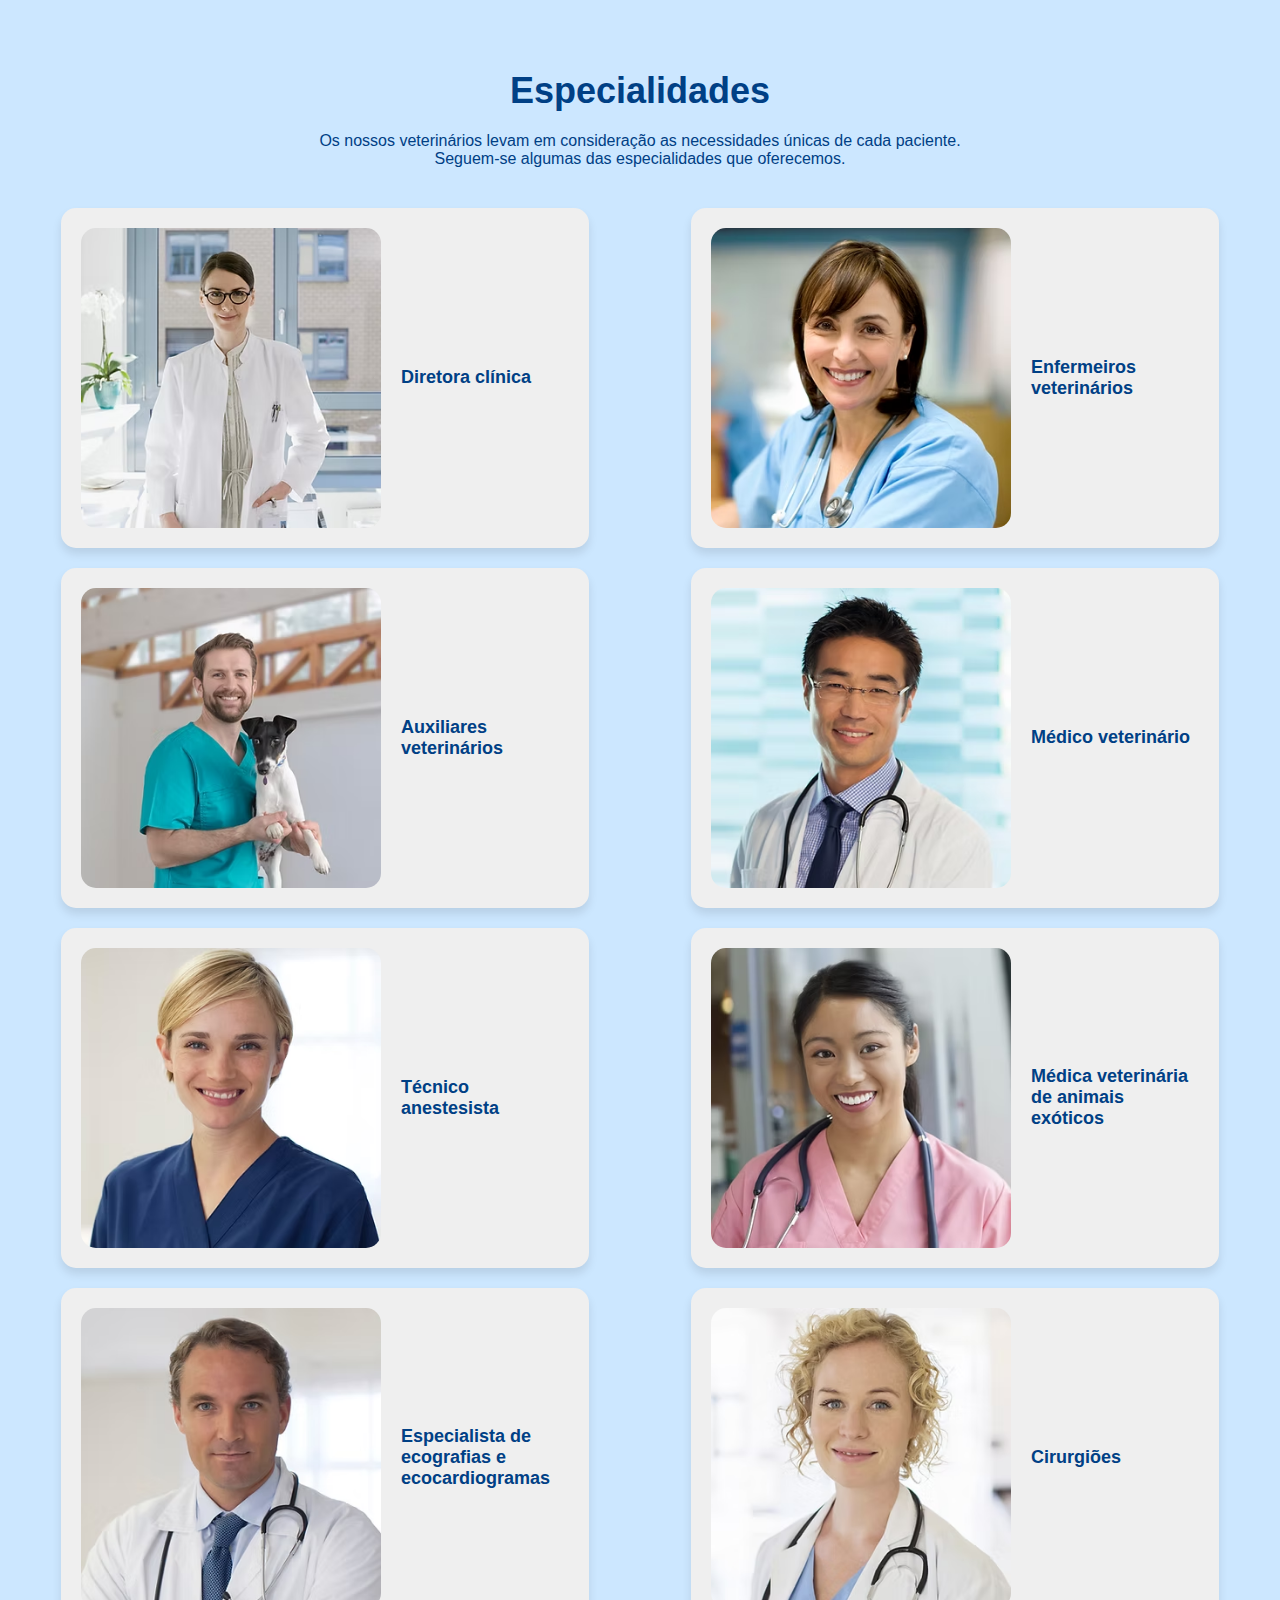
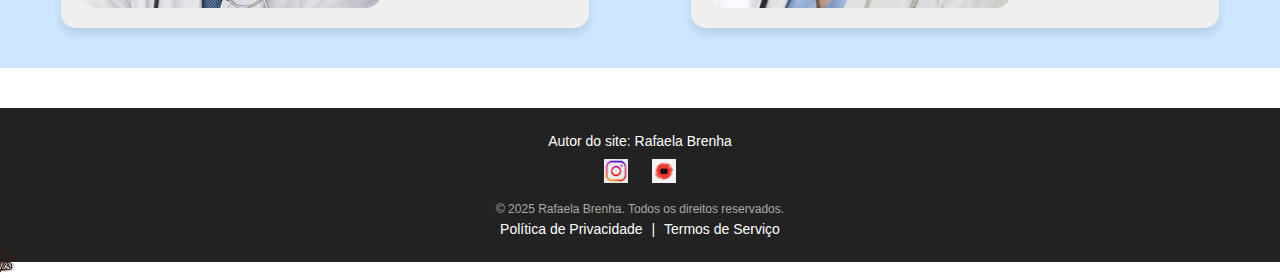
==== pages/equipa.html @ 63c844ad "equipa/especialidades" ====
<!DOCTYPE html>
<html lang="en">
<head>
    <meta charset="UTF-8">
    <meta http-equiv="X-UA-Compatible" content="IE=edge">
    <meta name="viewport" content="width=device-width, initial-scale=1.0">
        <!-- Cursor -->
        <link rel="stylesheet" href="../css/cursor.css">
        <!-- <script src="js/cursor.js"></script> -->
        <!-- Links de css meus -->
            <link rel="stylesheet" href="../css/geral.css">
            <link rel="stylesheet" href="equipa.css">
            <link rel="stylesheet" href="../css/footer.css">
        <!-- Fim dos links de css -->
    <title>A nossa Equipa</title>
</head>
<body>
    <section class="especialidades">
        <h2>Especialidades</h2>
        <p class="descricao">
            Os nossos veterinários levam em consideração as necessidades únicas de cada paciente. Seguem-se algumas das especialidades que oferecemos.
        </p>
        <div class="cards-container">
            <div class="card">
                <img src="../imgs/med1.avif" alt="Diretora clínica">
                <h3>Diretora clínica</h3>
            </div>
            <div class="card">
                <img src="../imgs/med2.avif" alt="Enfermeiros veterinários">
                <h3>Enfermeiros veterinários</h3>
            </div>
            <div class="card">
                <img src="../imgs/med3.avif" alt="Auxiliares veterinários">
                <h3>Auxiliares veterinários</h3>
            </div>
            <div class="card">
                <img src="../imgs/med4.avif" alt="Médico veterinário">
                <h3>Médico veterinário</h3>
            </div>
            <div class="card">
                <img src="../imgs/med5.avif" alt="Técnico anestesista">
                <h3>Técnico anestesista</h3>
            </div>
            <div class="card">
                <img src="../imgs/med6.avif" alt="Médica veterinária de animais exóticos">
                <h3>Médica veterinária de animais exóticos</h3>
            </div>
            <div class="card">
                <img src="../imgs/med7.avif" alt="Especialista de ecografias e ecocardiogramas">
                <h3>Especialista de ecografias e ecocardiogramas</h3>
            </div>
            <div class="card">
                <img src="../imgs/med8.avif" alt="Cirurgias">
                <h3>Cirurgiões</h3>
            </div>
        </div>
    </section>    

    <footer>
        <p>Autor do site: Rafaela Brenha</p>
        <div class="social-links">
          <a href="https://www.instagram.com" target="_blank" title="Instagram">
            <img src="../imgs/Insta.jpeg" alt="Instagram">
          </a>
          <a href="https://www.youtube.com" target="_blank" title="YouTube">
            <img src="../imgs/youtube.png" alt="YouTube">
          </a>
        </div>
        <p class="rights">© 2025 Rafaela Brenha. Todos os direitos reservados.</p>
        <p class="terms">
          <a href="#privacy-policy" title="Política de Privacidade">Política de Privacidade</a> |
          <a href="#terms-of-service" title="Termos de Serviço">Termos de Serviço</a>
        </p>
    </footer>

    <script src="cursor2.js"></script>
</body>
</html>
---- css/cursor.css ----
body {
    margin: 0;
    padding: 0;
    font-family: Arial, sans-serif;
    cursor: none; /* Oculta o cursor padrão */
}
  
.custom-cursor {
    position: absolute;
    width: 32px; /* Ajuste o tamanho conforme necessário */
    height: 32px;
    pointer-events: none; /* Permite clicar nos elementos abaixo */
    transform: translate(-50%, -50%); /* Centraliza o cursor na posição */
    z-index: 1000; /* Garante que fique acima de tudo */
}
---- css/geral.css ----
html, body{
    padding: 0px;
    overflow: auto;
    overflow-x: hidden;
    font-family: 'Segoe UI', Tahoma, Geneva, Verdana, sans-serif;
}

section {
    height: auto;
    margin: 0 0 40px;
}

:hover{
    cursor: none;
}


/*   Pagina inicial   */
.container{
    width: 100%;
    height: 100vh;
    background-color: #27bfc4;
    display: flex;
    justify-content: center;
    align-items: center;
}

/* imagem e efeitos */
.image {
    position: relative;
    width: 500px;
    height: 500px;
    z-index: 0;
}

.image img {
    width: 100%;
    height: 100%;
    border-radius: 50%;
    object-fit: cover;
    transition: transform 0.3s ease
}

.image img:hover{
    transform: scale(1.1);
    cursor: none;
}

/*  Textos  */

.titu{
    top: 28px;
    left: 40px;
    color: #2D4E9A;
    font-size: 25px;
    text-transform: uppercase;
    position: fixed;
}

.text {
    max-width: 500px;
    padding-left: 90px;
    justify-content: center;
    align-items: center;
}

.text h1 {
    font-size: 3rem;
    color: #2D4E9A;
    line-height: 1.2;
    margin-bottom: 1rem;
}

.text p {
    font-size: 1.2rem;
    color: #4E5AA3;
    margin-bottom: 2rem;
}

.text button {
    padding: 10px 20px;
    font-size: 1rem;
    color: white;
    background-color: #2D4E9A;
    border: none;
    border-radius: 5px;
}

.text button:hover {
    background-color: #233A78;
}


/*    inicio do sobre     */


.sobre{
    width: 100%;
    background-color: #a82c2c;
    display: flex;
    justify-content: center;
    align-items: center;
}

.sobre img {
    width: 470px;
    height: 470px;
    border-radius: 50%;
    margin-bottom: 20px;
    object-fit: cover;
    transition: transform 0.3s ease
}

.sobre img:hover{
    transform: scale(1.05);
    cursor: none;
}

.text2 {
    max-width: 500px;
    padding-right: 40px;
    justify-content: center;
    align-items: center;
}

.text2 h1 {
    font-size: 3rem;
    color: #9eb8f4;
    line-height: 1.2;
    margin-bottom: 1rem;
}

.text2 p {
    font-size: 1.2rem;
    color: #4e5dbf;
    margin-bottom: 2rem;
}

.text2 button {
    padding: 10px 20px;
    font-size: 1rem;
    color: white;
    background-color: #2D4E9A;
    border: none;
    border-radius: 5px;
}

.text2 button:hover {
    background-color: #233A78;
}


/*    Inicio servicos    */

.servicos{
    width: 100%;
    background-color: #1777e4;
    align-items: center;
    align-content: center;
    display: flex;
    flex-direction: column;
}

.services{
    display: flex;
    justify-content: center;
    gap: 20px; 
}

h2 {
    font-size: 50px;
    margin-bottom: 20px;
    align-self: center;
}

.tipos{
    justify-content: center; 
    align-items: center;
    gap: 20px;
    padding: 20px; 
}

.tipos img {
    width: 200px;
    height: 200px;
    border-radius: 50%;
    object-fit: cover;
    transition: transform 0.3s ease;
}

.tipos img:hover{
    transform: scale(1.1);
    cursor: none;
}

.service{
    width: 100%;
    height: auto;
    margin: 40px 0;
    padding: 20px;
    display: flex; /* Ativa o flexbox */
    flex-direction: column; /* Alinha os itens verticalmente */
    justify-content: center; /* Centraliza verticalmente */
    align-items: center; /* Centraliza horizontalmente */
    text-align: center; /* Centraliza o texto */
    gap: 10px; /* Espaço entre os itens */
}

.reserve-button {
    margin-top: 10px;
    padding: 10px 15px;
    background-color: #007BFF;
    color: white;
    border: none;
    border-radius: 5px;
    cursor: pointer;
    font-size: 14px;
    transition: transform 0.3s ease;
}

.reserve-button:hover {
    background-color: #0056b3;
}

.mais{
    margin: 20px;
    font-size: 25px;
    text-align: center;
    color: #9eb8f4;
    transition: transform 0.2s ease;
    text-decoration: none;
}

.mais:hover {
    transform: scale(1.1);
}



/*     Reviews     */

.areaTestemunhos {
    max-width: 1200px;
    margin: 30px auto;
    padding: 10px;
    text-align: center;
    background-color: antiquewhite;
}

.areaTestemunhos h2 {
    font-size: 50px;
    font-family: "Roboto Condensed", serif;
}

.testemunhos {
    display: grid;
    grid-template-columns: repeat(3, 1fr);
    gap: 30px;
}

.testemunho {
    background-color: rgba(13, 255, 178, 0.9);
    color: rgb(0, 0, 0);
    border-radius: 12px;
    padding: 20px;
    text-align: left;
    transition: transform 0.4s ease;
}

.testemunho:hover {
    transform: scale(1.1);
}

.testemunho .titulo {
    font-weight: bold;
    font-size: 20px;
}

.testemunho .texto {
    margin: 10px 0;
}

.testemunho .autor {
    display: flex;
    align-items: center;
    gap: 10px;
    margin-top: 10px;
}

.circular-mask {
    border-radius: 50%;
    width: 50px;
    height: 50px;
    overflow: hidden;
}

.circular-mask img {
    width: 100%;
    height: auto;
}

.autor .nome {
    font-weight: bold;
}

.autor .nome span {
    font-weight: normal;
    display: block;
}

/*    fim da pagina inicial    */
---- pages/equipa.css ----
.especialidades {
    text-align: center;
    padding: 40px 20px;
    background-color: #cce7ff;
}

.especialidades h2 {
    font-size: 36px;
    color: #004085;
    margin-bottom: 20px;
}

.especialidades .descricao {
    font-size: 16px;
    color: #004085;
    margin-bottom: 40px;
    max-width: 700px;
    margin-left: auto;
    margin-right: auto;
}

.cards-container {
    display: grid;
    grid-template-columns: repeat(2, 1fr); /* 2 colunas */
    gap: 20px;
    justify-items: center;
}

.card {
    display: flex; /* Flexbox para colocar a imagem e o texto lado a lado */
    background-color: rgb(239, 239, 239);
    border-radius: 15px;
    overflow: hidden;
    box-shadow: 0 6px 10px rgba(0, 0, 0, 0.1);
    text-align: left;
    padding: 20px;
    height: 300px; /* Tamanho fixo para o card */
    transition: transform 0.3s ease, box-shadow 0.3s ease;
    width: 80%; /* Ajusta a largura para ocupar 100% da coluna */
}

.card img {
    width: 300px; /* Aumenta a largura da imagem */
    height: 100%; /* A imagem ocupa toda a altura do card */
    object-fit: cover; /* Assegura que a imagem cubra a área sem distorcer */
    border-radius: 15px;
}

.card h3 {
    font-size: 18px;
    color: #004085;
    margin-left: 20px;
    align-self: center;
}

.card:hover {
    transform: translateY(-10px);
    box-shadow: 0 6px 12px rgba(0, 0, 0, 0.2);
}

@media (max-width: 768px) {
    .cards-container {
        grid-template-columns: 1fr; /* 1 coluna em telas pequenas */
    }
}
---- css/footer.css ----
footer {
    background-color: #222;
    color: #fff;
    text-align: center;
    padding: 20px;
    font-family: Arial, sans-serif;  
    position: relative;
    bottom: 0;
    width: auto;
    left: 0px;
  }
  
  footer p {
    margin: 5px 0;
    font-size: 14px;
  }
  
  footer .social-links {
    margin-top: 10px;
  }
  
  footer .social-links a {
    margin: 0 10px;
    text-decoration: none;
  }
  
  footer .social-links img {
    width: 24px;
    height: 24px;
    transition: transform 0.3s ease;
  }
  
  footer .social-links img:hover {
    transform: scale(1.2);
  }
  
  footer .rights {
    margin-top: 15px;
    font-size: 12px;
    color: #aaa;
  }
  
  footer .terms a {
    color: #fff;
    text-decoration: none;
    margin: 0 5px;
  }
  
  footer .terms a:hover {
    text-decoration: underline;
    color: #f1c40f;
  }
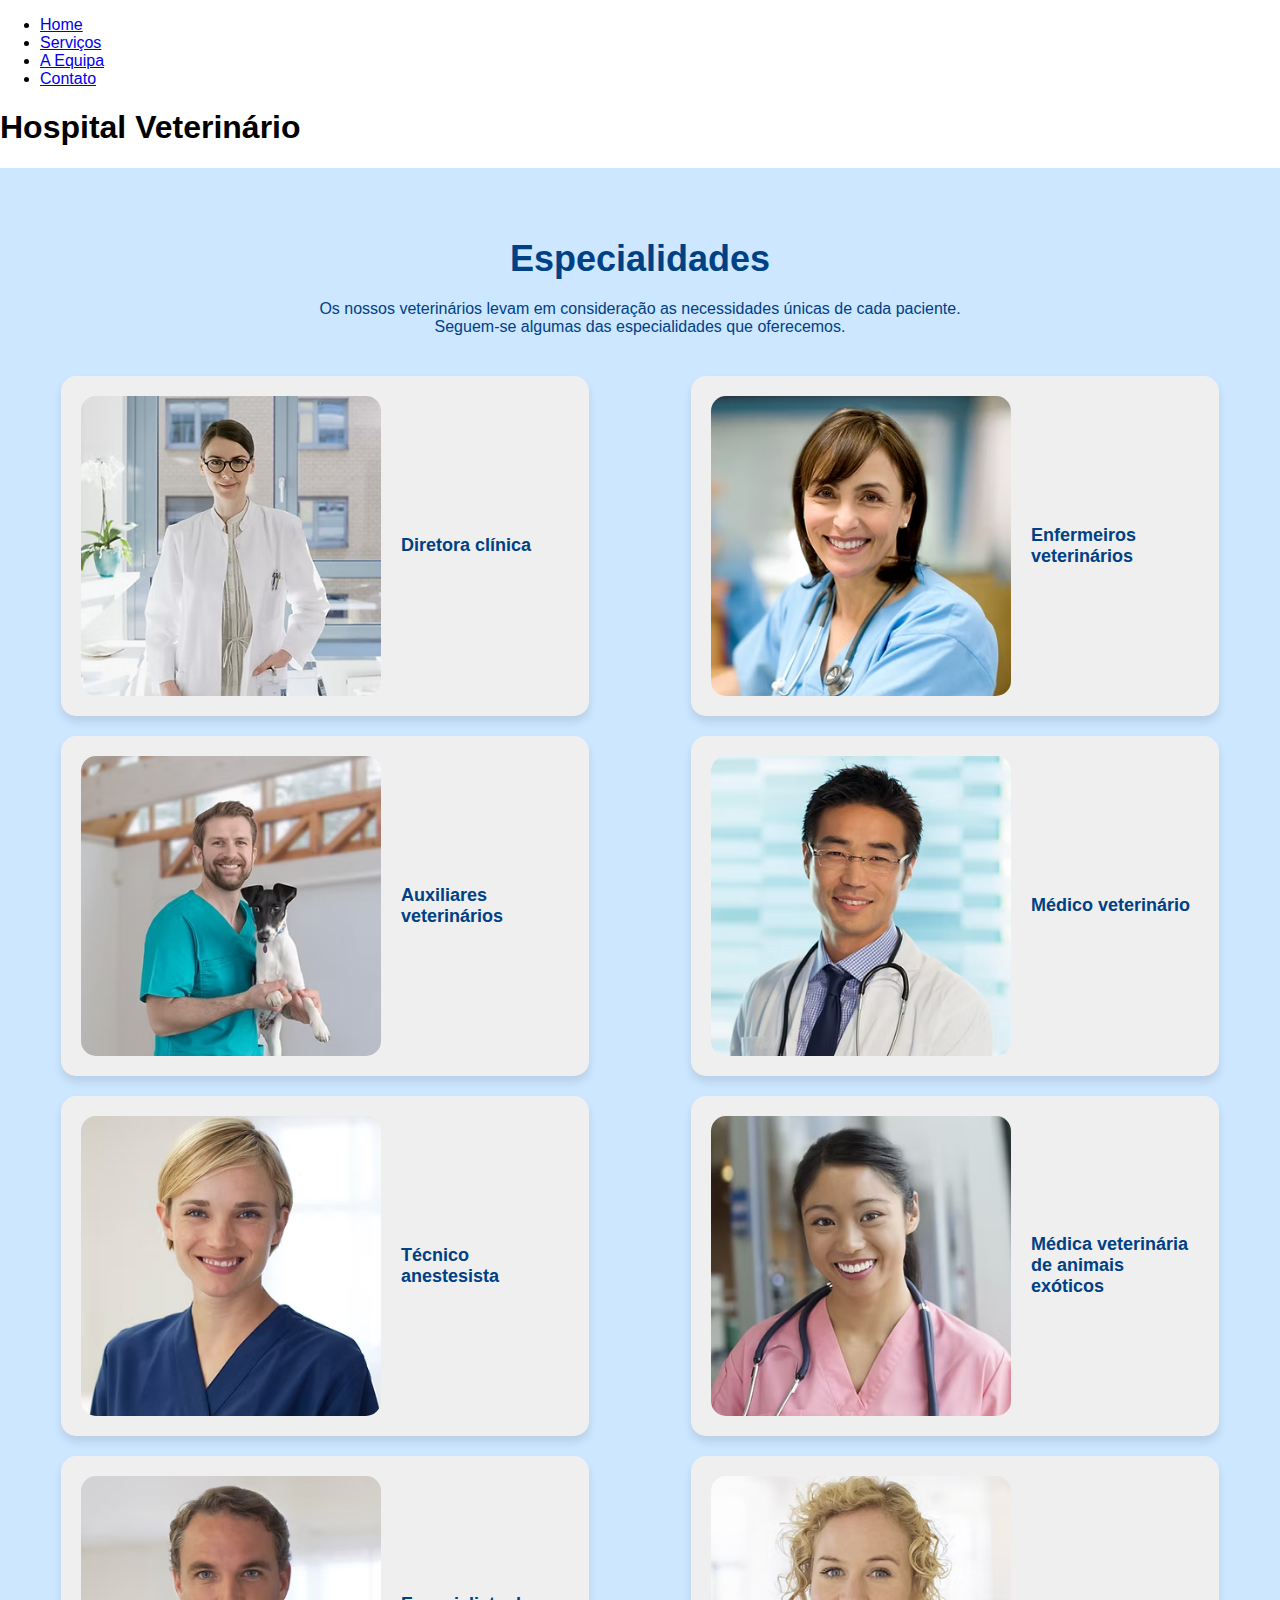
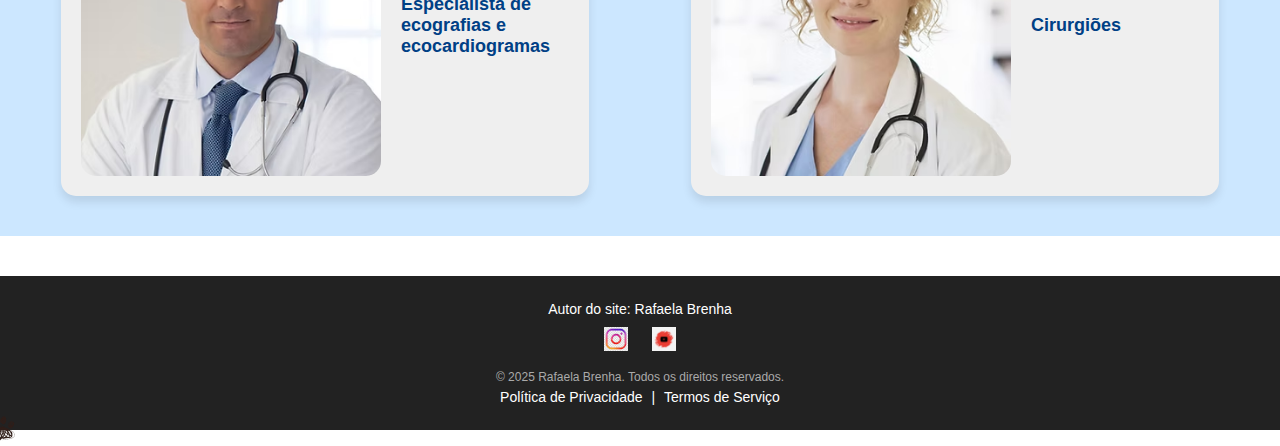
==== commit ae61cbeb: "menu ajustes" ====
--- a/pages/equipa.html
+++ b/pages/equipa.html
@@ -15,6 +15,28 @@
     <title>A nossa Equipa</title>
 </head>
 <body>
+
+
+    <header>
+        <nav>
+            <ul>
+                <li><a href="../index.html">Home</a></li>
+                <li><a href="servicos.html">Serviços</a></li>
+                <li><a href="#">A Equipa</a></li>
+                <li><a href="#">Contato</a></li>
+            </ul>
+        </nav>
+        <div class="logo">
+            <h1>Hospital Veterinário</h1>
+        </div>
+        <div class="menu-toggle">
+            <span></span>
+            <span></span>
+            <span></span>
+        </div>
+    </header>
+
+
     <section class="especialidades">
         <h2>Especialidades</h2>
         <p class="descricao">
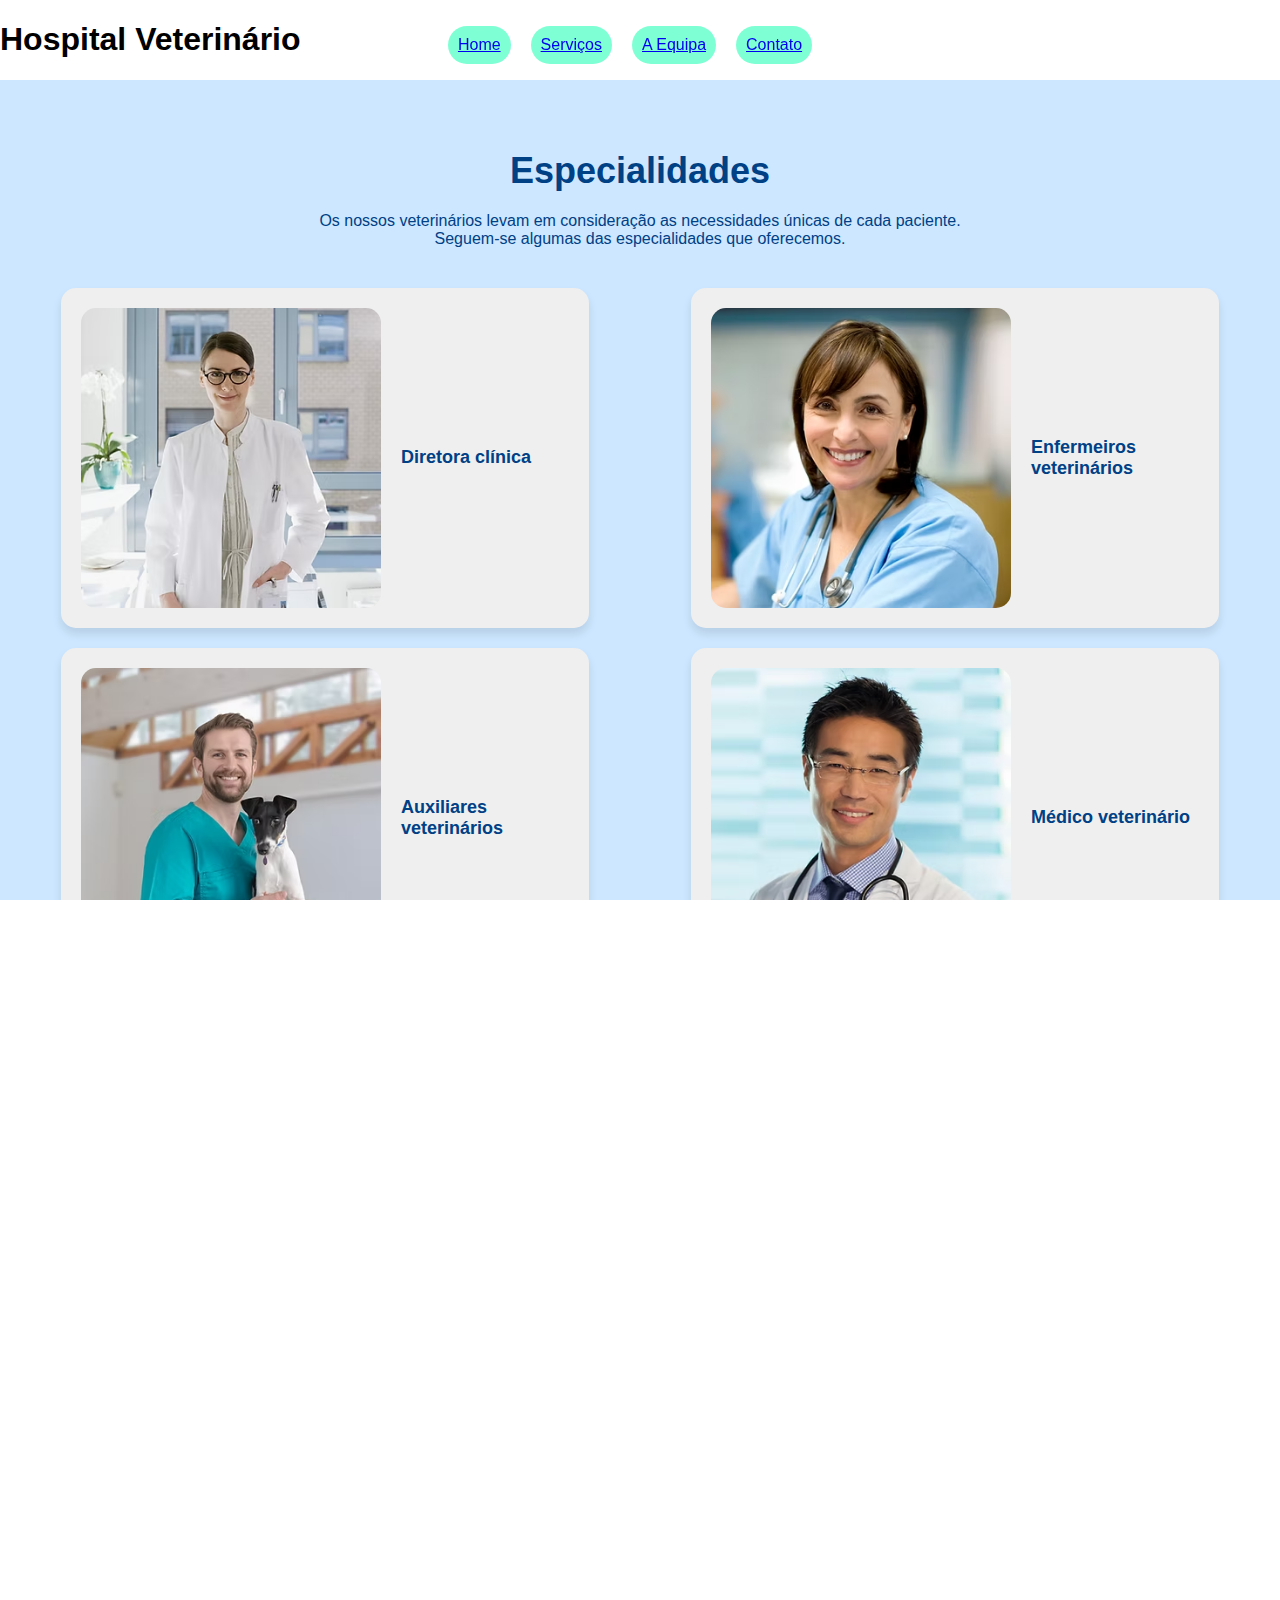
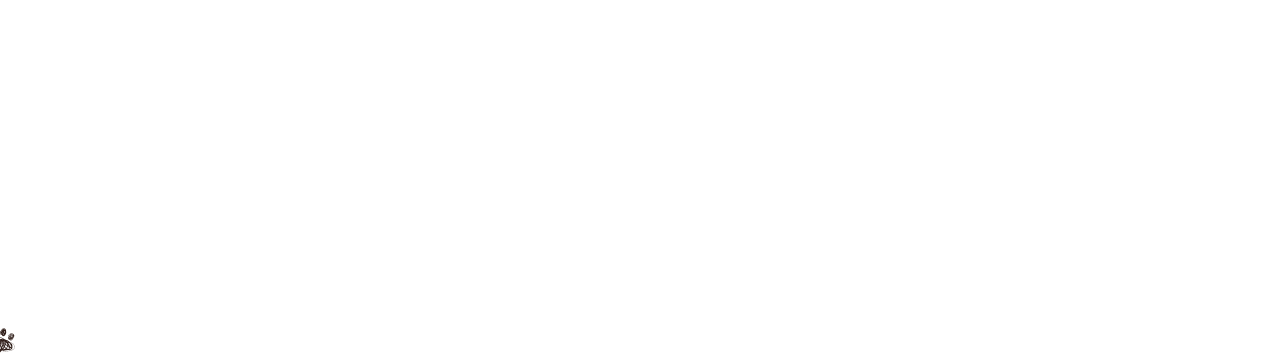
==== commit b4fd816f: "new menu" ====
--- a/pages/equipa.html
+++ b/pages/equipa.html
@@ -10,6 +10,7 @@
         <!-- Links de css meus -->
             <link rel="stylesheet" href="../css/geral.css">
             <link rel="stylesheet" href="equipa.css">
+            <link rel="stylesheet" href="../css/menu.css">
             <link rel="stylesheet" href="../css/footer.css">
         <!-- Fim dos links de css -->
     <title>A nossa Equipa</title>
@@ -28,11 +29,6 @@
         </nav>
         <div class="logo">
             <h1>Hospital Veterinário</h1>
-        </div>
-        <div class="menu-toggle">
-            <span></span>
-            <span></span>
-            <span></span>
         </div>
     </header>
 
--- a/css/menu.css
+++ b/css/menu.css
@@ -0,0 +1,39 @@
+
+@import url('https://fonts.googleapis.com/css?family=Montserrat:200|Quicksand:300|Railway');
+
+html, body {
+  width: 100%;
+  height: 100%;
+  margin: 0;
+  overflow: auto;
+  cursor: none;
+}
+
+ul{
+  display: flex;
+  align-items: center;
+  justify-content: center;
+  padding: 10px;
+  position: fixed;
+  top: 0;
+  left: 0;
+  right: 0;
+  z-index: 1000;
+}
+
+li{
+  list-style: none;
+  margin-right: 20px;
+  text-decoration: none;
+  background-color: aquamarine;
+  padding: 10px;
+  border-radius: 20px;
+  transition: transform 0.3s easy;
+}
+
+li:hover{
+  background-color: lightblue;
+  transform: scale(1.1);
+}
+
+
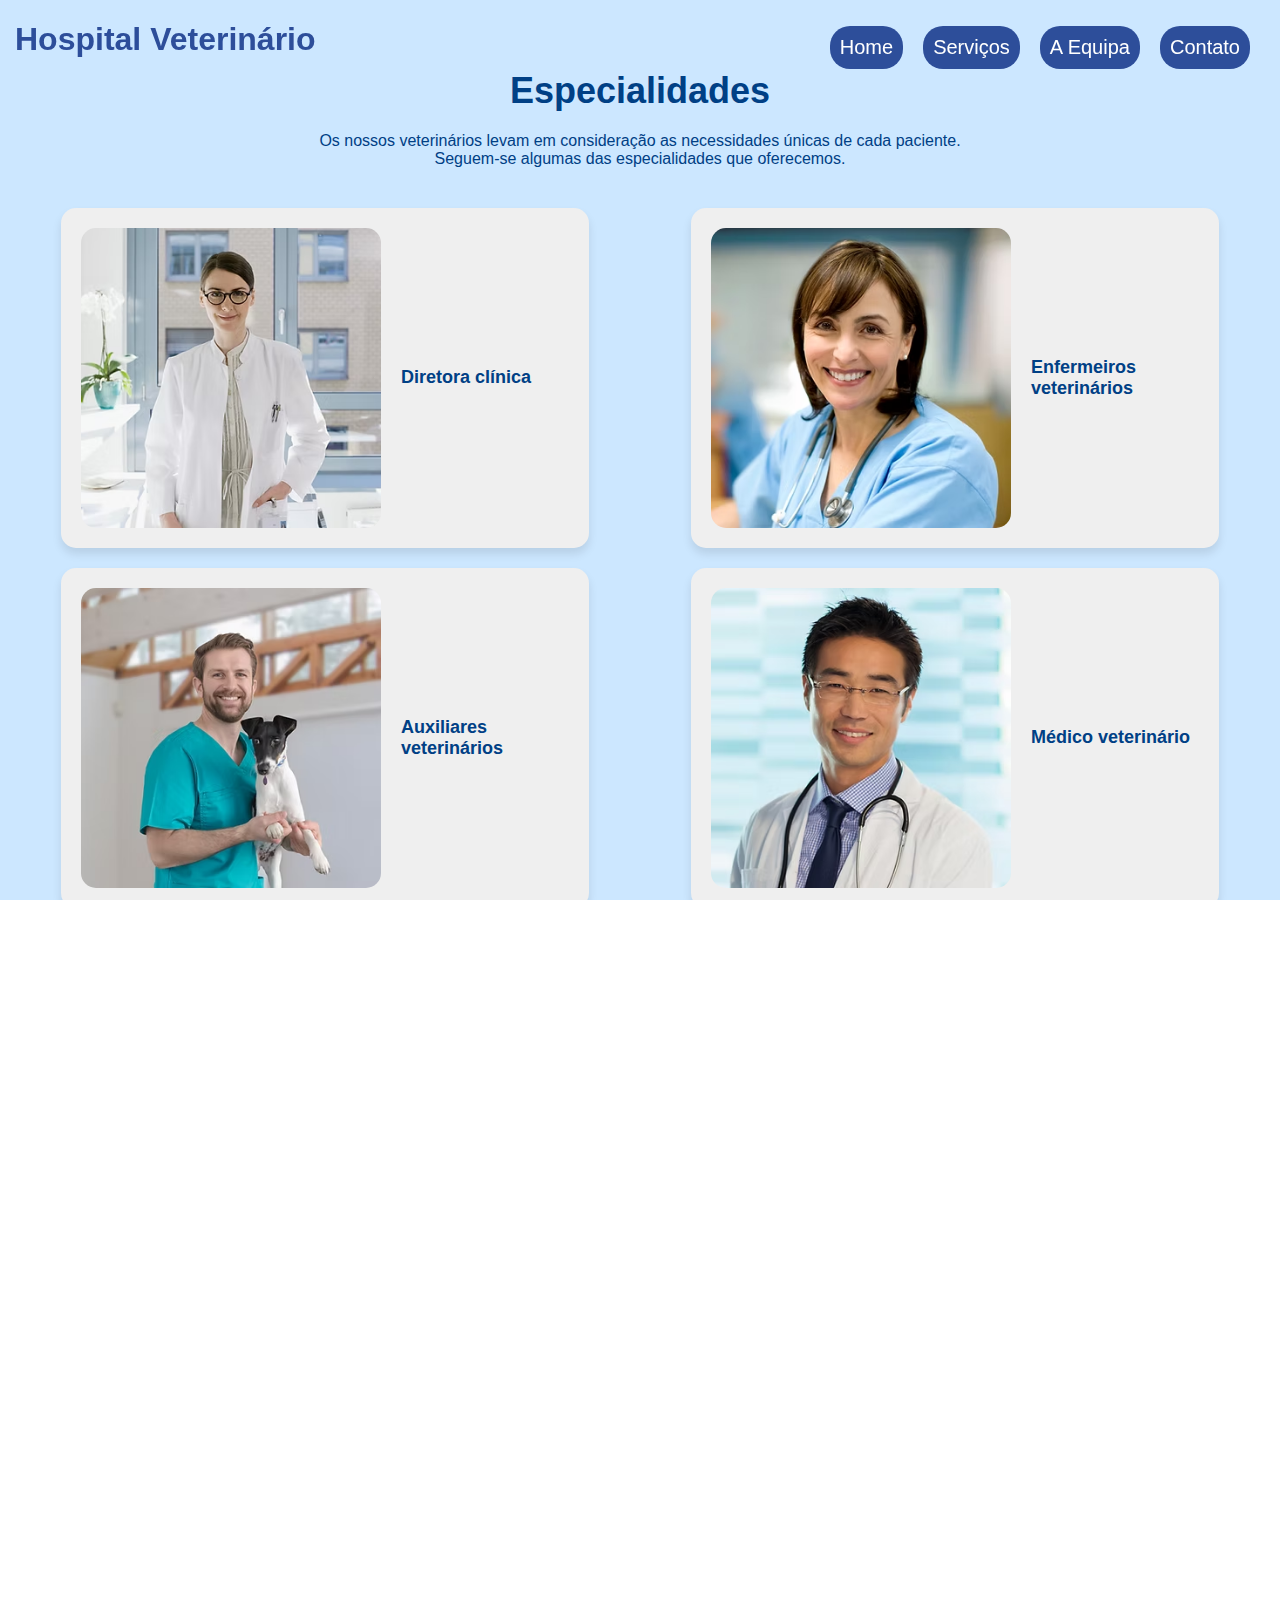
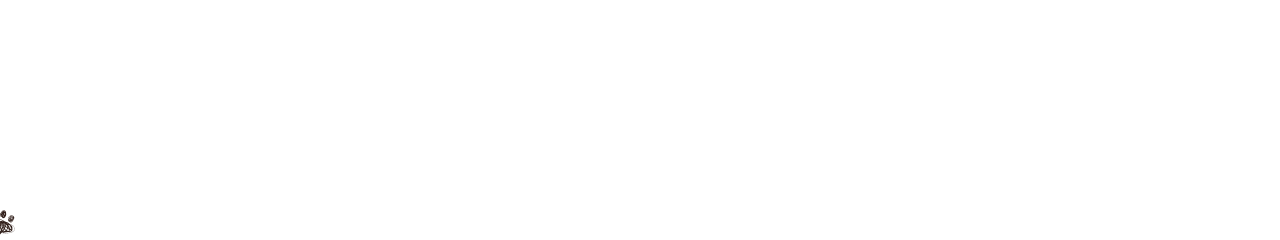
==== commit f5cbfdd1: "toques finais index" ====
--- a/pages/equipa.html
+++ b/pages/equipa.html
@@ -76,14 +76,6 @@
 
     <footer>
         <p>Autor do site: Rafaela Brenha</p>
-        <div class="social-links">
-          <a href="https://www.instagram.com" target="_blank" title="Instagram">
-            <img src="../imgs/Insta.jpeg" alt="Instagram">
-          </a>
-          <a href="https://www.youtube.com" target="_blank" title="YouTube">
-            <img src="../imgs/youtube.png" alt="YouTube">
-          </a>
-        </div>
         <p class="rights">© 2025 Rafaela Brenha. Todos os direitos reservados.</p>
         <p class="terms">
           <a href="#privacy-policy" title="Política de Privacidade">Política de Privacidade</a> |
--- a/css/geral.css
+++ b/css/geral.css
@@ -5,6 +5,11 @@
     font-family: 'Segoe UI', Tahoma, Geneva, Verdana, sans-serif;
 }
 
+cursor {
+    cursor: none;
+    z-index: -10000;
+}
+
 section {
     height: auto;
     margin: 0 0 40px;
@@ -19,7 +24,7 @@
 .container{
     width: 100%;
     height: 100vh;
-    background-color: #27bfc4;
+    background-color: #dcdcdc;
     display: flex;
     justify-content: center;
     align-items: center;
@@ -96,7 +101,7 @@
 
 .sobre{
     width: 100%;
-    background-color: #a82c2c;
+    background-color: #ffffff;
     display: flex;
     justify-content: center;
     align-items: center;
@@ -125,7 +130,7 @@
 
 .text2 h1 {
     font-size: 3rem;
-    color: #9eb8f4;
+    color: #2D4E9A;
     line-height: 1.2;
     margin-bottom: 1rem;
 }
@@ -154,7 +159,7 @@
 
 .servicos{
     width: 100%;
-    background-color: #1777e4;
+    background-color: #ffffff;
     align-items: center;
     align-content: center;
     display: flex;
@@ -168,6 +173,7 @@
 }
 
 h2 {
+    color: #2D4E9A ;
     font-size: 50px;
     margin-bottom: 20px;
     align-self: center;
@@ -226,9 +232,18 @@
     margin: 20px;
     font-size: 25px;
     text-align: center;
-    color: #9eb8f4;
+    color: #2D4E9A;
     transition: transform 0.2s ease;
     text-decoration: none;
+    z-index: 200;
+}
+
+.mais a{
+    text-decoration: none;
+    padding: 8px;
+    background-color: #007BFF;
+    border-radius: 30px;
+    color: aliceblue;
 }
 
 .mais:hover {
@@ -244,7 +259,7 @@
     margin: 30px auto;
     padding: 10px;
     text-align: center;
-    background-color: antiquewhite;
+    background-color: rgb(255, 255, 255);
 }
 
 .areaTestemunhos h2 {
@@ -259,7 +274,7 @@
 }
 
 .testemunho {
-    background-color: rgba(13, 255, 178, 0.9);
+    background-color: rgba(13, 182, 255, 0.9);
     color: rgb(0, 0, 0);
     border-radius: 12px;
     padding: 20px;
--- a/css/menu.css
+++ b/css/menu.css
@@ -12,28 +12,44 @@
 ul{
   display: flex;
   align-items: center;
-  justify-content: center;
+  justify-content:flex-end;
   padding: 10px;
-  position: fixed;
+  position:fixed;
   top: 0;
   left: 0;
   right: 0;
   z-index: 1000;
+  cursor: none;
 }
 
 li{
   list-style: none;
   margin-right: 20px;
   text-decoration: none;
-  background-color: aquamarine;
+  background-color: #2D4E9A;
   padding: 10px;
   border-radius: 20px;
   transition: transform 0.3s easy;
+  cursor: none;
 }
 
 li:hover{
-  background-color: lightblue;
+  background-color: rgb(57, 206, 255);
   transform: scale(1.1);
+  cursor: none;
+}
+
+.logo{
+  position: fixed;
+  padding-left: 15px;
+  color: #2D4E9A;
+}
+
+ul li a{
+  color: white;
+  font-size: 20px;
+  text-decoration: none;
+  cursor: none;
 }
 
 
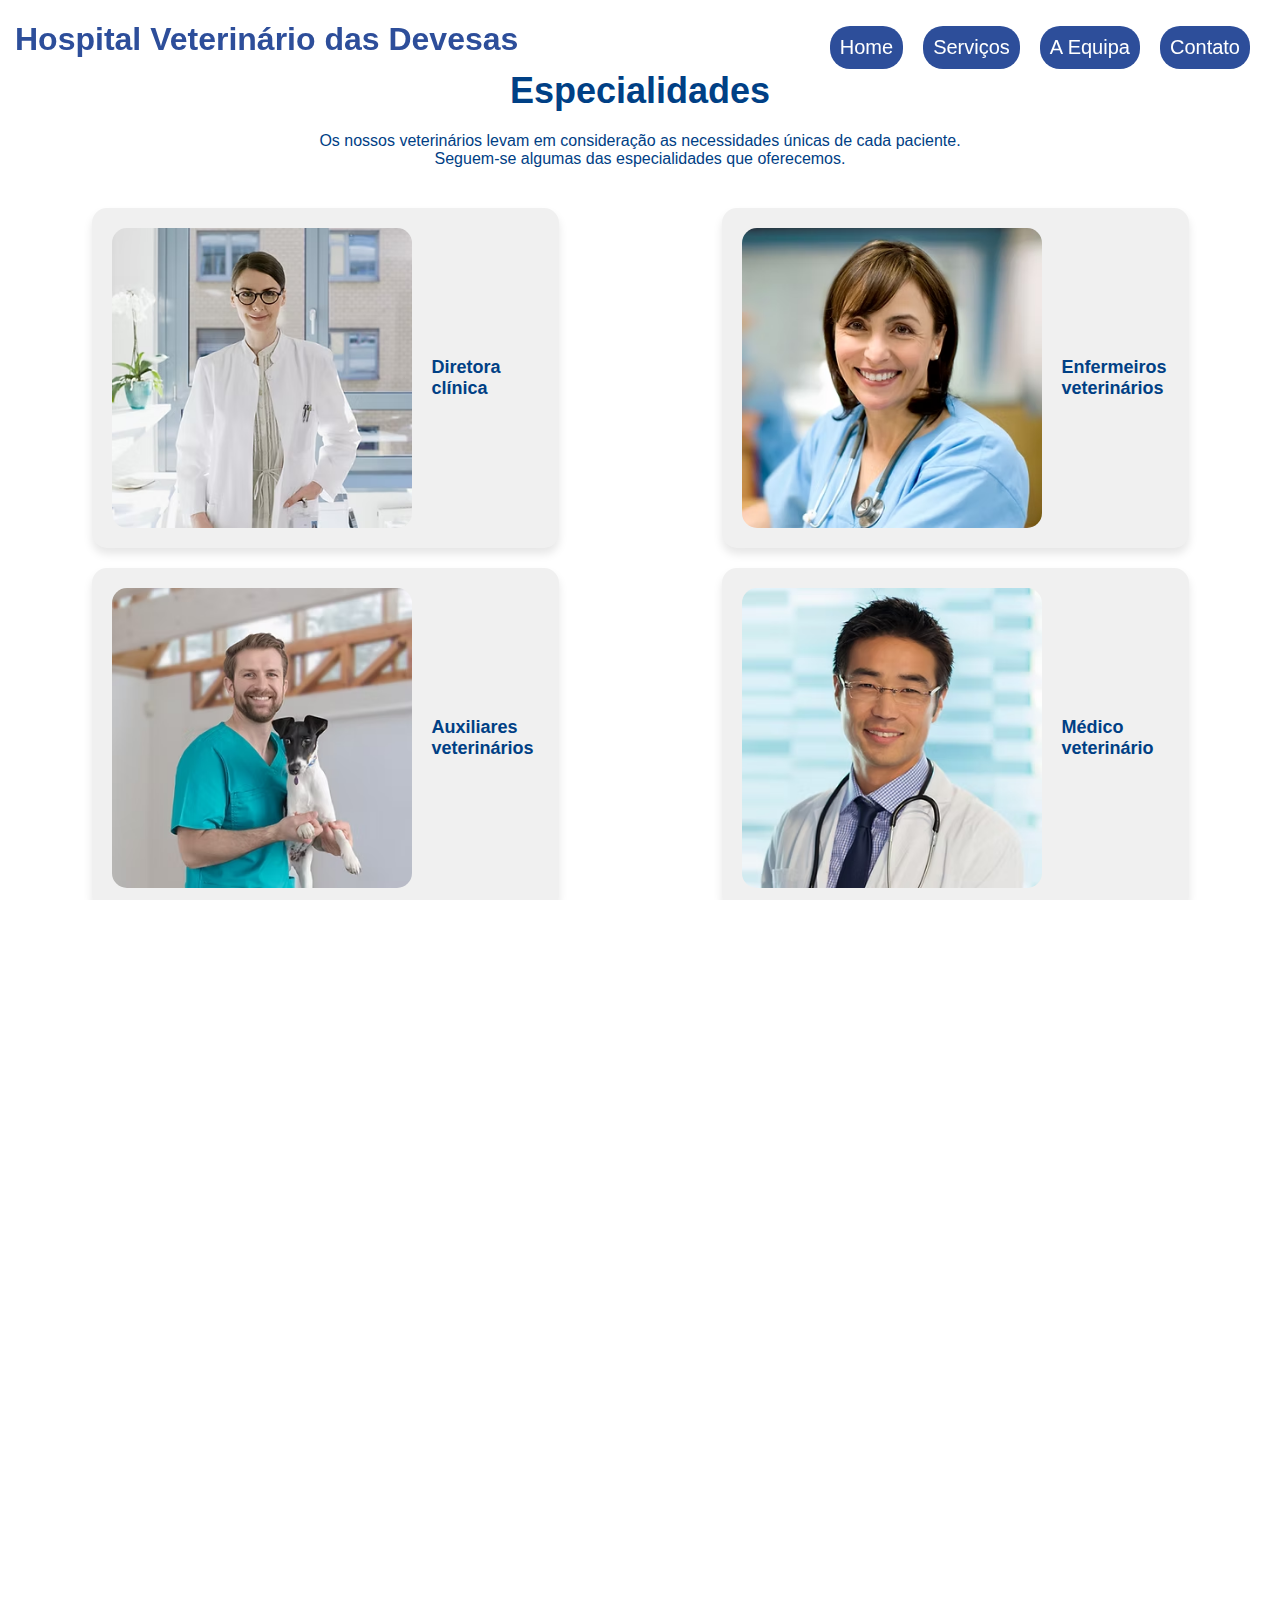
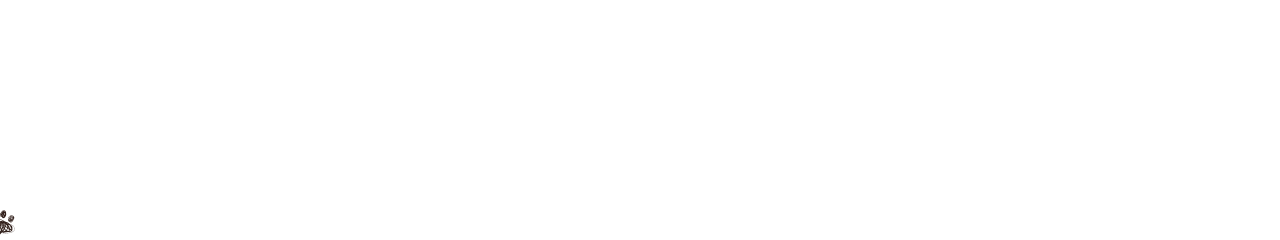
==== commit f3659acc: "correcao erro" ====
--- a/pages/equipa.html
+++ b/pages/equipa.html
@@ -28,7 +28,7 @@
             </ul>
         </nav>
         <div class="logo">
-            <h1>Hospital Veterinário</h1>
+            <h1>Hospital Veterinário das Devesas</h1>
         </div>
     </header>
 
--- a/pages/equipa.css
+++ b/pages/equipa.css
@@ -1,7 +1,7 @@
 .especialidades {
     text-align: center;
     padding: 40px 20px;
-    background-color: #cce7ff;
+    background-color: #ffffff;
 }
 
 .especialidades h2 {
@@ -28,7 +28,7 @@
 
 .card {
     display: flex; /* Flexbox para colocar a imagem e o texto lado a lado */
-    background-color: rgb(239, 239, 239);
+    background-color: rgb(240, 240, 240);
     border-radius: 15px;
     overflow: hidden;
     box-shadow: 0 6px 10px rgba(0, 0, 0, 0.1);
@@ -36,7 +36,7 @@
     padding: 20px;
     height: 300px; /* Tamanho fixo para o card */
     transition: transform 0.3s ease, box-shadow 0.3s ease;
-    width: 80%; /* Ajusta a largura para ocupar 100% da coluna */
+    width: 70%; /* Ajusta a largura para ocupar 100% da coluna */
 }
 
 .card img {
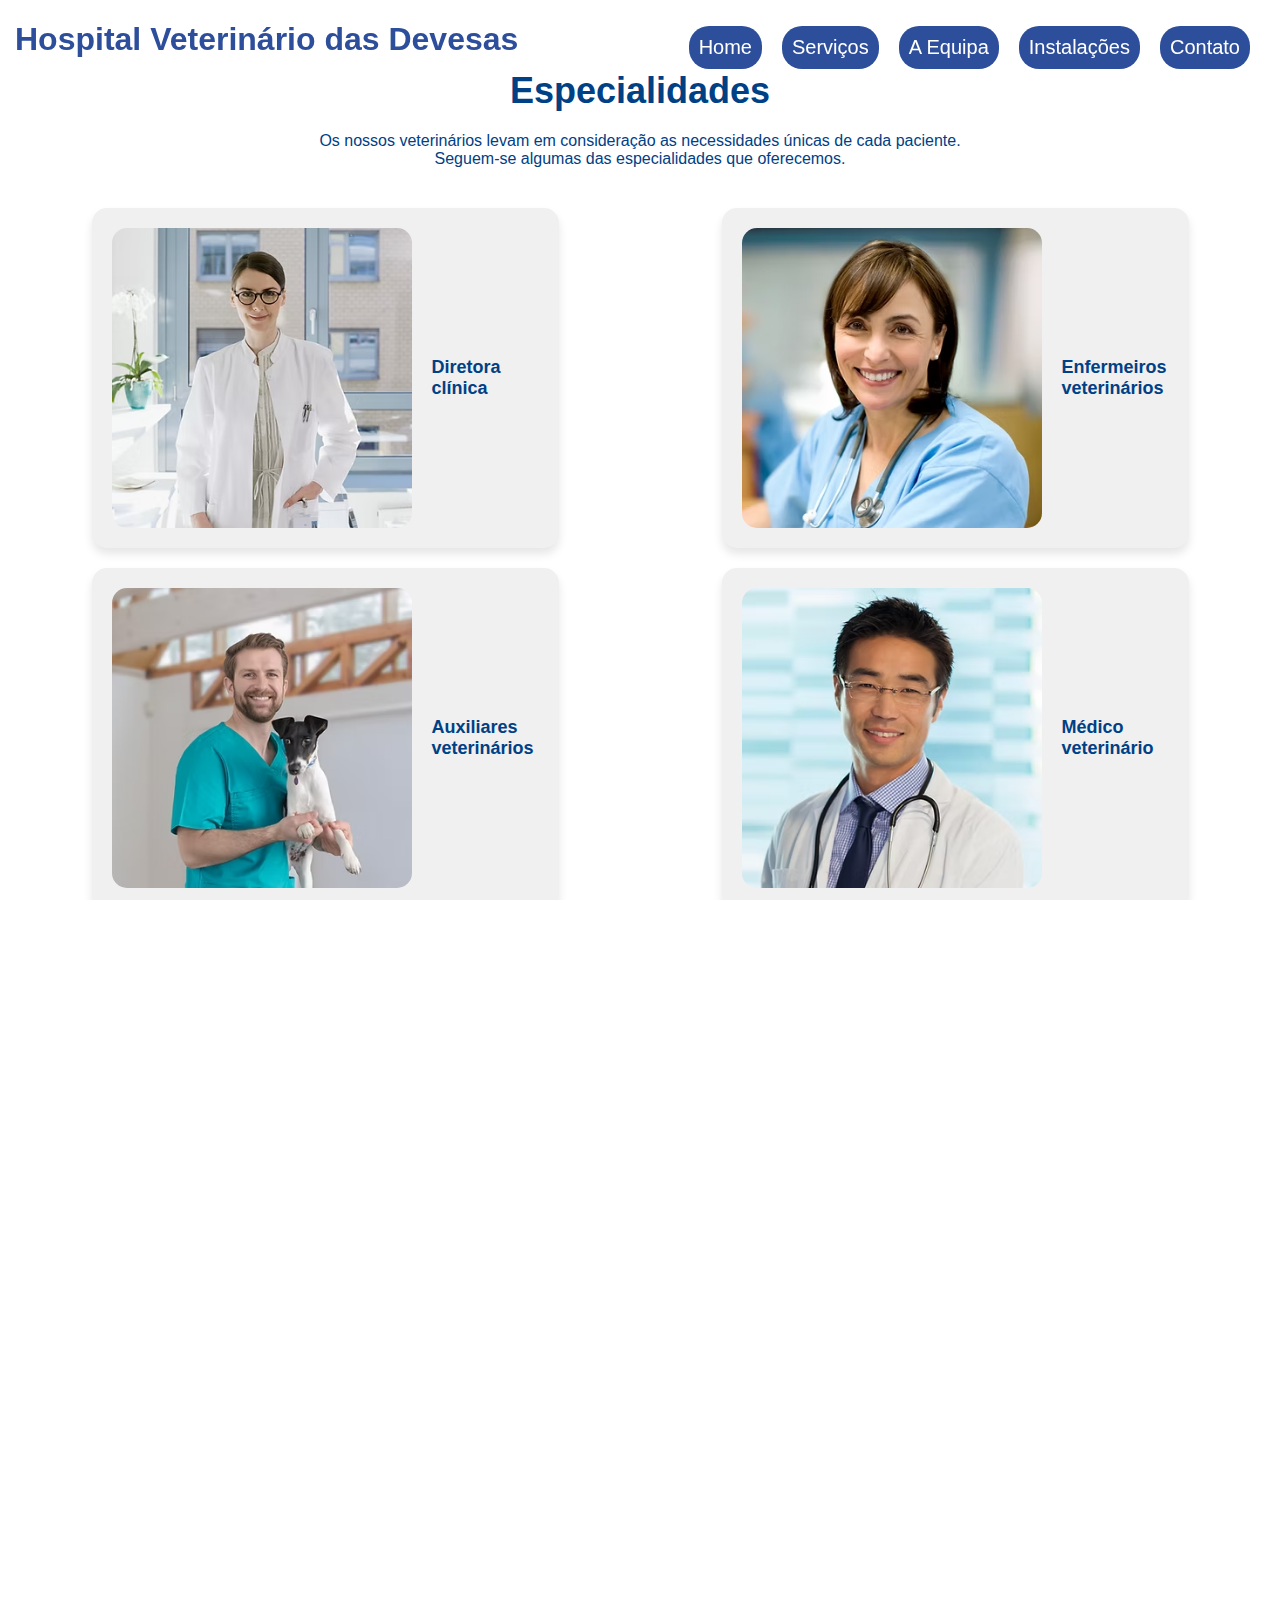
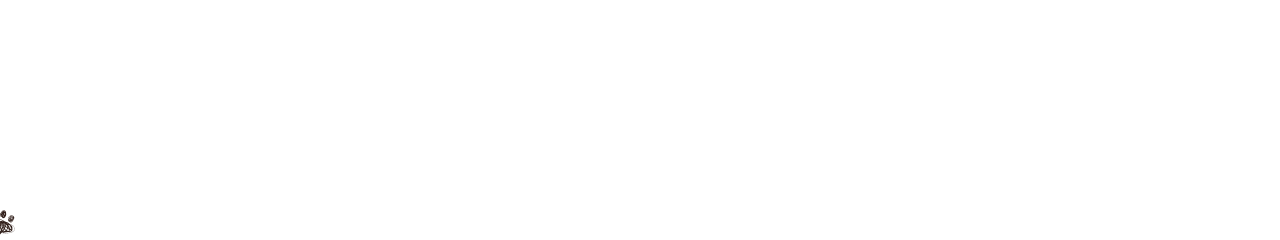
==== commit 4508f957: "novas cenas" ====
--- a/pages/equipa.html
+++ b/pages/equipa.html
@@ -24,6 +24,7 @@
                 <li><a href="../index.html">Home</a></li>
                 <li><a href="servicos.html">Serviços</a></li>
                 <li><a href="#">A Equipa</a></li>
+                <li><a href="planta.html">Instalações</a></li>
                 <li><a href="#">Contato</a></li>
             </ul>
         </nav>
